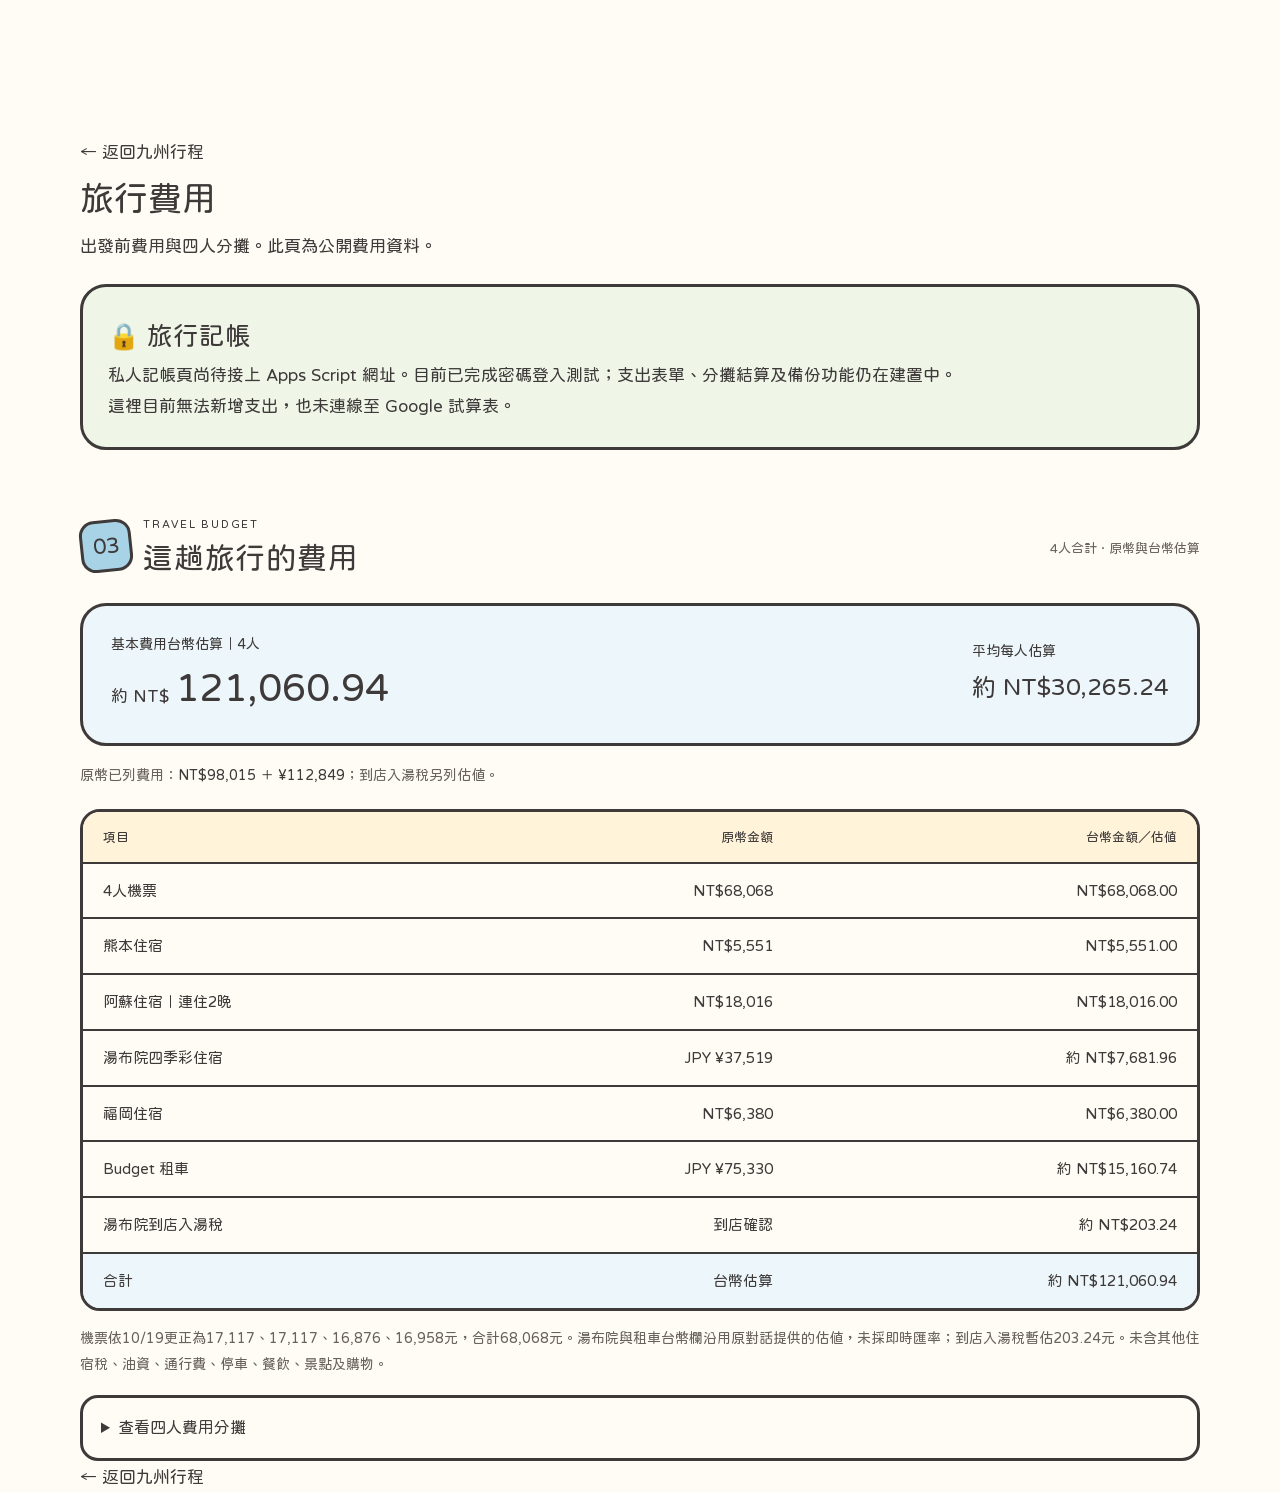
==== budget.html @ 2652ed93 "Move existing public trip expenses to separate page with user's explicit approval" ====
<!doctype html>
<html lang="zh-Hant">
<head>
  <meta charset="utf-8">
  <meta name="viewport" content="width=device-width, initial-scale=1">
  <meta name="theme-color" content="#FFFCF6">
  <meta name="description" content="Misha 的九州六天五夜賞楓自駕旅行：每日行程、高千穗划船方案、住宿交通、行前與行李整理清單。">
  <title>旅行費用｜九州旅行手帖</title>
  <link rel="icon" href="assets/maple.svg" type="image/svg+xml">
  <link rel="preconnect" href="https://fonts.googleapis.com">
  <link rel="preconnect" href="https://fonts.gstatic.com" crossorigin>
  <link href="https://fonts.googleapis.com/css2?family=Huninn&display=swap" rel="stylesheet">
  <link rel="stylesheet" href="style.css?v=20261027-visits-phrases">
  <script src="data.js?v=20261027-day2-bike" defer></script>
  <script src="budget.js?v=20261027" defer></script>
</head>
<body><main class="container"><p style="margin-top:24px"><a href="index.html">← 返回九州行程</a></p><h1>旅行費用</h1><p>出發前費用與四人分攤。此頁為公開費用資料。</p><article class="rental-card"><h2>🔒 旅行記帳</h2><p>私人記帳頁尚待接上 Apps Script 網址。目前已完成密碼登入測試；支出表單、分攤結算及備份功能仍在建置中。</p><p>這裡目前無法新增支出，也未連線至 Google 試算表。</p></article>    <section id="budget" class="section"><div class="section-heading"><div><p class="eyebrow">TRAVEL BUDGET</p><h2>這趟旅行的費用</h2></div><span class="section-aside">4人合計 · 原幣與台幣估算</span></div><div id="budget-content"></div><noscript>請啟用JavaScript以查看費用明細。</noscript></section><p><a href="index.html">← 返回九州行程</a></p></main></body></html>
---- style.css ----
:root{--bg:#FFFCF6;--paper:#FFFCF6;--ink:#3E3A39;--muted:#69615C;--coral:#F2A497;--yellow:#F6D27A;--blue:#A8D3E6;--green:#B9DAA5;--line:#3E3A39;--stroke:3px solid #3E3A39;--radius:26px;--soft-yellow:#FFF4D9;--soft-blue:#EDF6FA;--soft-green:#EFF6E8;--soft-coral:#FFF0EB}
*{box-sizing:border-box}html{scroll-behavior:smooth;scroll-padding-top:110px}body{margin:0;padding-top:112px;background:var(--bg);color:var(--ink);font-family:'Huninn','Microsoft JhengHei','PingFang TC',sans-serif;font-size:17px;line-height:1.85;-webkit-font-smoothing:antialiased}button,input,textarea{font:inherit;color:inherit}button,a,input,summary{touch-action:manipulation}a{color:inherit;text-decoration:none}button,summary{cursor:pointer}button{background:var(--paper)}h1,h2,h3,h4,p{margin:0}h1,h2,h3,h4{font-weight:400;text-wrap:pretty}a:focus-visible,button:focus-visible,input:focus-visible,textarea:focus-visible,summary:focus-visible,[tabindex]:focus-visible{outline:3px dashed var(--ink);outline-offset:5px}button:disabled{opacity:.4;cursor:default}a,button{ -webkit-tap-highlight-color:transparent}a:hover{text-decoration:underline;text-underline-offset:5px}.container{width:min(1120px,calc(100% - 64px));margin:auto}section[id]{scroll-margin-top:12px}
/* A small, fixed cover strip. */
.topbar{position:fixed;inset:0 0 auto;z-index:20;background:var(--paper);border-bottom:var(--stroke)}.topbar-inner{width:min(1240px,calc(100% - 48px));min-height:79px;margin:auto;display:flex;align-items:center;justify-content:space-between;gap:28px}.brand{display:flex;align-items:center;gap:10px;white-space:nowrap;font-size:18px;line-height:1.3}.brand small{display:block;font-size:10px;letter-spacing:.14em;margin-top:4px}.brand-mark,.footer-mark{display:grid;place-items:center;background:var(--coral);border:var(--stroke);border-radius:13px;width:43px;height:43px;font-size:24px;transform:rotate(-6deg);flex-shrink:0}.section-nav{display:flex;gap:7px;align-items:center;font-size:15px}.section-nav a{padding:8px 12px;border:3px solid transparent;border-radius:16px;white-space:nowrap;line-height:1.5}.section-nav a:hover,.section-nav a[aria-current=location]{background:var(--yellow);border-color:var(--ink);text-decoration:none}.skip{position:fixed;top:-100px;left:15px;padding:12px 20px;border:var(--stroke);border-radius:16px;background:var(--yellow);z-index:100}.skip:focus{top:12px}
/* Cover illustration & departure calendar. */
.hero{position:relative;display:grid;grid-template-columns:1fr 1.16fr;align-items:center;gap:12px;min-height:510px;padding:25px 0 38px}.hero-copy{position:relative;z-index:1}.eyebrow{font-size:12px;letter-spacing:.16em;margin-bottom:9px;line-height:1.5}.cover-label{display:inline-flex;align-items:center;gap:9px;background:var(--soft-yellow);border:var(--stroke);padding:5px 13px;border-radius:30px;margin-bottom:22px;font-size:12px;letter-spacing:.11em}.cover-label:before{content:'✦';font-size:18px}.hero h1{font-size:clamp(38px,4.4vw,55px);line-height:1.2;letter-spacing:.02em;white-space:nowrap}.hero h1 span{display:block;font-size:23px;line-height:1.6;letter-spacing:.05em;margin-top:12px}.hero-desc{font-size:16px;line-height:1.9;color:var(--muted);margin:19px 0}.hero-tags{display:flex;flex-wrap:wrap;gap:6px}.hero-tags span{font-size:13px;border:2px solid var(--ink);padding:2px 10px;border-radius:30px}.hero-tags span:nth-child(2){background:var(--soft-coral)}.hero-tags span:last-child{background:var(--soft-green)}.departure-row{display:flex;align-items:center;gap:20px;margin-top:25px}.countdown{display:flex;align-items:center;gap:12px;border:var(--stroke);border-radius:20px;background:var(--yellow);padding:8px 16px;min-height:76px;transform:rotate(-2deg)}.countdown-copy{font-size:12px;line-height:1.6;letter-spacing:.05em}.countdown-copy small{display:block;font-size:11px}.countdown-value{font-size:40px;line-height:1.1}.countdown-unit{font-size:15px}.countdown.is-started .countdown-value{font-size:21px}.primary{display:inline-flex;align-items:center;justify-content:center;gap:22px;font-size:16px;border:var(--stroke);border-radius:18px;background:var(--coral);padding:12px 17px;min-height:51px;transition:transform .2s}.primary:hover{text-decoration:none;transform:translateY(-3px)}.hero-art{position:relative;margin:0 -18px 0 0;min-width:0}.hero-art img{display:block;width:100%;height:auto}.art-caption{text-align:center;font-size:13px;letter-spacing:.16em;margin-top:0;color:var(--muted)}.route-ribbon{display:flex;justify-content:center;align-items:center;flex-wrap:wrap;gap:11px;padding:15px 12px;border-top:var(--stroke);border-bottom:var(--stroke);margin-bottom:36px;font-size:14px}.route-ribbon span{display:flex;align-items:center;gap:10px}.route-ribbon span:not(:last-child):after{content:'⋯';color:var(--muted)}
/* Tickets and a reminder sticky note. */
.flight-section{display:grid;grid-template-columns:1fr 1fr;gap:22px}.flight-card{position:relative;border:var(--stroke);border-radius:var(--radius);padding:20px 25px;overflow:hidden;background:var(--soft-blue)}.flight-card:last-child{background:var(--soft-coral)}.ticket-top{display:flex;align-items:center;justify-content:space-between;border-bottom:2px dashed var(--ink);padding-bottom:12px;margin-bottom:16px;gap:10px}.ticket-stamp{font-size:11px;letter-spacing:.1em;border:2px solid var(--ink);border-radius:6px;padding:1px 6px;transform:rotate(4deg)}.small-label{font-size:13px;line-height:1.6;color:var(--muted)}.flight-route{display:flex;align-items:center;justify-content:space-between;gap:22px}.flight-route>span:not(.flight-line){display:flex;flex-direction:column;font-size:15px;line-height:1.8}.flight-route>span:last-child{text-align:right}.flight-route b{font-size:35px;font-weight:400;line-height:1.2;letter-spacing:.02em}.flight-line{display:flex;align-items:center;justify-content:center;flex:1;position:relative}.flight-line:before{content:'';position:absolute;left:0;right:0;border-top:2px dashed var(--ink)}.flight-line svg{width:43px;height:43px;position:relative;background:var(--soft-blue);padding:4px}.flight-card:last-child .flight-line svg{background:var(--soft-coral)}.time-note{color:var(--muted);font-size:13px;margin:13px 3px 28px}.booking-banner{display:flex;align-items:center;gap:24px;border:var(--stroke);border-radius:var(--radius);padding:22px 24px;background:var(--soft-green)}.banner-date{display:block;font-size:30px;line-height:1.2;white-space:nowrap;border:var(--stroke);border-radius:16px;background:var(--green);padding:12px;transform:rotate(-3deg);text-align:center}.banner-date small{display:block;font-size:12px;margin-top:6px}.booking-banner strong{font-size:18px;font-weight:400}.booking-banner p{font-size:14px;color:var(--muted);margin-top:5px}.booking-banner>a{margin-left:auto;white-space:nowrap;font-size:14px;padding:9px 13px;border:2px solid var(--ink);border-radius:14px;background:var(--paper)}
/* Each chapter opens with a calendar and its own little landscape. */
.section{margin-top:66px}.section-heading{display:flex;align-items:center;justify-content:space-between;gap:15px;margin-bottom:24px}.section-heading>div{position:relative;padding-left:63px}.section-heading>div:before{position:absolute;left:0;top:4px;display:grid;place-items:center;width:46px;height:46px;border:var(--stroke);border-radius:15px;font-size:22px;background:var(--yellow);transform:rotate(-6deg)}#itinerary .section-heading>div:before{content:'01'}#stay .section-heading>div:before{content:'02';background:var(--green)}#budget .section-heading>div:before{content:'03';background:var(--blue)}#checklist .section-heading>div:before{content:'04';background:var(--coral)}#packing .section-heading>div:before{content:'05';background:var(--yellow)}.section-heading .eyebrow{font-size:11px;margin-bottom:5px}.section-heading h2{font-size:30px;line-height:1.4;letter-spacing:.025em}.counter{font-size:15px;border:2px solid var(--ink);border-radius:30px;padding:4px 13px;white-space:nowrap;background:var(--paper)}.section-aside{font-size:13px;color:var(--muted)}.day-tabs{display:grid;grid-template-columns:repeat(6,minmax(0,1fr));gap:11px;margin-bottom:20px;padding:0 4px 6px}.day-tab{border:var(--stroke);border-radius:20px;min-height:98px;padding:10px 5px;line-height:1.6;transition:transform .2s,background-color .2s}.day-tab>span{display:block}.tab-day{font-size:11px;letter-spacing:.1em}.tab-date{font-size:19px;white-space:nowrap}.tab-date small{font-size:11px}.tab-place{font-size:14px}.day-tab[aria-selected=true]{background:var(--yellow);transform:rotate(-3deg)}.day-tab:hover:not([aria-selected=true]){background:var(--soft-blue);transform:translateY(-3px)}.day-panel{border:var(--stroke);border-radius:30px;overflow:hidden;background:var(--paper);touch-action:pan-y}.day-panel[data-day='1'],.day-panel[data-day='2']{--day-color:var(--soft-green)}.day-panel[data-day='3']{--day-color:var(--soft-coral)}.day-panel[data-day='4']{--day-color:var(--soft-yellow)}.day-header{display:flex;align-items:center;gap:20px;padding:26px 32px;background:var(--day-color,var(--soft-blue));border-bottom:var(--stroke)}.day-header>div{flex:1}.day-number{font-size:48px;line-height:1;letter-spacing:-.06em}.day-header .small-label{font-size:12px;display:block;margin-bottom:5px}.day-header h3{font-size:24px;line-height:1.5}.day-header p{font-size:14px;color:var(--muted);margin-top:3px}.day-art{width:87px;height:87px;flex-shrink:0;transform:rotate(5deg)}.day-body{padding:28px 34px 32px}.day-summary{color:var(--muted);font-size:16px;line-height:1.95;padding-bottom:29px}.timeline{list-style:none;padding:0;margin:0}.stop{position:relative;display:grid;grid-template-columns:110px minmax(0,1fr);gap:24px;padding-bottom:28px}.stop:after{content:'';position:absolute;left:121px;top:17px;bottom:-10px;width:0;border-left:3px dashed var(--ink)}.stop:last-child:after{display:none}.stop-time{font-size:15px;line-height:1.65;padding-top:2px}.stop-content{position:relative;padding-left:14px;min-width:0}.stop-content:before{content:'';position:absolute;left:-21px;top:5px;width:15px;height:15px;border:var(--stroke);border-radius:50%;background:var(--yellow);z-index:1}.stop.flexible .stop-content:before{background:var(--green)}.stop h4{display:flex;align-items:center;flex-wrap:wrap;gap:6px;font-size:19px;line-height:1.6}.stop p{font-size:16px;color:var(--muted);line-height:1.9;margin-top:6px}.pill,.transport-tag{display:inline-flex;align-items:center;border:2px solid var(--ink);border-radius:9px;font-size:12px;line-height:1.6;padding:1px 8px;background:var(--yellow);white-space:nowrap}.pill.flex{background:var(--soft-green)}.pill.must-go{background:var(--coral);transform:rotate(-4deg)}.stop-meta{display:flex;flex-wrap:wrap;gap:6px;margin-top:8px}.transport-tag{background:var(--blue)}.transport-tag.car{background:var(--green)}.transport-tag.walk{background:var(--yellow)}.transport-tag.boat{background:var(--blue)}.transport-tag.train{background:var(--coral)}.links{display:flex;flex-wrap:wrap;gap:7px;margin-top:10px}.map-link,.official-links a{display:inline-flex;align-items:center;gap:15px;border:2px solid var(--ink);border-radius:12px;font-size:13px;padding:6px 11px;min-height:38px;background:var(--paper)}.map-link:after{content:'↗';font-size:16px}.map-link:hover,.official-links a:hover{background:var(--soft-yellow);text-decoration:none}.stay-strip{display:flex;align-items:center;gap:14px;border:var(--stroke);border-radius:20px;background:var(--soft-green);padding:17px 20px;margin-top:4px}.stay-strip>span{font-size:28px}.stay-strip>div{flex:1;min-width:0}.stay-strip .small-label{display:block}.stay-strip strong{display:block;font-size:17px;font-weight:400;overflow-wrap:anywhere}.stay-strip p{color:var(--muted);font-size:14px}.stay-map{font-size:13px;text-decoration:underline;text-underline-offset:4px;white-space:nowrap}.day-note{border:var(--stroke);border-radius:19px;background:var(--soft-yellow);font-size:15px;padding:16px 19px;margin-top:22px}.day-note strong{font-weight:400;font-size:16px}.plan-tabs{display:flex;gap:9px;margin-bottom:25px}.plan-tab{flex:1;border:2px solid var(--ink);border-radius:14px;padding:9px;font-size:15px}.plan-tab[aria-selected=true]{background:var(--green)}.detail-box{border:var(--stroke);border-radius:18px;padding:15px 18px;margin-top:17px;font-size:16px;background:var(--paper)}.detail-box summary{min-height:30px}.detail-box[open] summary{padding-bottom:10px;margin-bottom:12px;border-bottom:2px dashed var(--ink)}.detail-box p{font-size:14px;line-height:1.9;margin-top:8px;color:var(--muted)}.detail-box ul{padding-left:20px;font-size:15px}.day-controls{display:flex;justify-content:space-between;align-items:center;gap:10px;margin-top:20px}.day-controls button{border:2px solid var(--ink);border-radius:14px;padding:9px 16px;font-size:15px;min-height:46px}.day-controls button:hover:not(:disabled){background:var(--yellow)}.day-controls>span{font-size:13px;color:var(--muted)}
/* Where we stay, what we spend, what we pack. */
.stay-grid,.checklist-grid{display:grid;grid-template-columns:1fr 1fr;gap:20px}.hotel-card{display:flex;flex-direction:column;border:var(--stroke);border-radius:var(--radius);padding:23px;background:var(--paper)}.hotel-top{display:flex;align-items:center;justify-content:space-between;gap:10px;margin-bottom:17px}.night{border:2px solid var(--ink);border-radius:30px;background:var(--soft-coral);font-size:12px;padding:2px 9px;white-space:nowrap}.hotel-card:nth-child(2) .night{background:var(--soft-green)}.hotel-card:nth-child(3) .night{background:var(--soft-yellow)}.hotel-card:nth-child(4) .night{background:var(--soft-blue)}.hotel-card h3{font-size:19px;line-height:1.6}.hotel-card>p{font-size:14px;color:var(--muted);margin:8px 0 21px}.hotel-bottom{display:flex;align-items:center;justify-content:space-between;gap:10px;margin-top:auto;border-top:2px dashed var(--ink);padding-top:16px}.hotel-bottom b{font-size:22px;font-weight:400}.hotel-bottom small{font-size:12px;margin-left:6px;color:var(--muted)}.hotel-map{font-size:13px;text-decoration:underline;text-underline-offset:5px;white-space:nowrap}.rental-card{border:var(--stroke);border-radius:var(--radius);background:var(--soft-green);padding:25px;margin-top:22px}.rental-title{display:flex;align-items:center;gap:15px}.square-icon{display:grid;place-items:center;width:61px;height:61px;background:var(--green);border:var(--stroke);border-radius:18px;flex-shrink:0}.square-icon svg{width:49px;height:49px}.rental-title h3{font-size:20px;line-height:1.6}.rental-grid{display:grid;grid-template-columns:1fr 1fr 1.1fr;gap:22px;margin:24px 0}.rental-grid>div{display:flex;flex-direction:column;font-size:15px}.rental-grid strong{font-size:19px;font-weight:400;margin-top:4px}.text-link{font-size:13px;text-decoration:underline;text-underline-offset:4px;margin-top:8px;width:fit-content}.muted,.intro-muted{font-size:14px;line-height:1.9;color:var(--muted)}.muted{margin-top:14px}.budget-summary{display:flex;align-items:center;justify-content:space-between;gap:20px;border:var(--stroke);border-radius:var(--radius);background:var(--soft-blue);padding:26px 28px;margin-bottom:17px}.budget-summary>div{display:flex;flex-direction:column;font-size:14px}.budget-summary strong{font-size:39px;font-weight:400;line-height:1.5}.budget-summary strong small{font-size:17px;margin-right:7px}.budget-summary b{font-size:24px;font-weight:400}.budget-original{font-size:14px;margin-bottom:20px;color:var(--muted)}.budget-original strong{font-weight:400;color:var(--ink)}.table-wrap{overflow-x:auto;max-width:100%;background:var(--paper);border:var(--stroke);border-radius:20px}table{border-collapse:collapse;width:100%;text-align:left;font-size:15px;white-space:nowrap}th,td{padding:13px 20px;border-bottom:2px solid var(--ink)}th{font-size:13px;font-weight:400;background:var(--soft-yellow)}th:not(:first-child),td:not(:first-child){text-align:right}tr:last-child td{border-bottom:0}.budget-total{background:var(--soft-blue)}.detail-box .table-wrap{border-width:2px;border-radius:12px;margin-top:12px}.detail-table table{white-space:normal;min-width:520px}.detail-table th,.detail-table td{text-align:left;vertical-align:top;padding:10px 12px;overflow-wrap:anywhere}.detail-table th:first-child{width:37%}.detail-table th:nth-child(2){width:29%}.progress-track{height:15px;background:var(--paper);border:var(--stroke);border-radius:30px;overflow:hidden;margin:18px 0 25px}.progress-track div{width:0;height:100%;background:var(--green);transition:width .2s}.check-group{border:var(--stroke);border-radius:var(--radius);background:var(--paper);padding:22px}.check-group h3{font-size:19px;border-bottom:2px dashed var(--ink);padding-bottom:12px;margin-bottom:7px}.check-item{display:flex;align-items:flex-start;gap:13px;padding:13px 0;border-top:1px dashed #B8AFA2;font-size:16px;line-height:1.85;cursor:pointer;min-height:52px}.check-item:first-of-type{border-top:0}.check-item input{appearance:none;-webkit-appearance:none;display:grid;place-items:center;width:23px;height:23px;flex:0 0 23px;margin:3px 0 0;border:2px solid var(--ink);border-radius:6px;background:var(--paper)}.check-item input:checked{background:var(--green)}.check-item input:checked:after{content:'✓';font-size:18px;line-height:1}.check-item input:checked+span{color:var(--muted);text-decoration:line-through;text-decoration-thickness:1px}.packing-group{align-self:start}.packing-group summary{display:flex;align-items:center;gap:10px;min-height:36px;font-size:17px;cursor:pointer;list-style:none}.packing-group summary::-webkit-details-marker{display:none}.packing-group summary:before{content:'＋';font-size:23px;line-height:1}.packing-group[open] summary:before{content:'−'}.packing-group summary>span:first-child{flex:1}.packing-group-count{font-size:12px;white-space:nowrap;background:var(--soft-yellow);padding:2px 8px;border:2px solid var(--ink);border-radius:20px}.packing-group[open] summary{border-bottom:2px dashed var(--ink);padding-bottom:13px;margin-bottom:4px}.packing-group-items{padding-top:5px}.official-links{display:flex;flex-wrap:wrap;gap:9px;margin-top:22px}.detail-box label{display:block;font-size:14px;color:var(--muted);margin-bottom:10px}textarea{width:100%;max-width:100%;border:2px solid var(--ink);border-radius:15px;background:var(--soft-yellow);padding:14px;font-size:16px;resize:vertical;line-height:1.8}textarea::placeholder{color:var(--muted);opacity:1}footer{position:relative;text-align:center;border-top:var(--stroke);padding:36px 15px 40px;margin-top:72px}footer .footer-mark{margin:0 auto 20px}footer p{font-size:18px;letter-spacing:.05em}footer>span{display:block;font-size:13px;color:var(--muted);margin-top:7px}footer small{display:block;font-size:12px;max-width:690px;color:var(--muted);margin:20px auto 0;line-height:1.9}.sr-only{position:absolute;width:1px;height:1px;padding:0;margin:-1px;overflow:hidden;clip:rect(0,0,0,0);white-space:nowrap;border:0}
@keyframes chapter-pop{0%{opacity:.7;transform:translateY(10px) scale(.986)}65%{transform:translateY(-3px) scale(1.003)}100%{opacity:1;transform:translateY(0) scale(1)}}.chapter-pop{animation:chapter-pop .4s ease-out}
@media(max-width:1000px){.topbar-inner{gap:12px}.brand{font-size:16px}.brand small{font-size:8px}.section-nav{gap:2px;font-size:13px}.section-nav a{padding:8px}.hero{grid-template-columns:1fr 1fr;gap:0;min-height:470px}.hero h1{font-size:40px}.hero h1 span{font-size:20px}.hero-art{margin-right:-12px}.departure-row{gap:12px}.primary{gap:12px;padding:10px 12px;font-size:14px}.countdown{padding:8px 11px;gap:9px}.countdown-value{font-size:35px}.day-header h3{font-size:22px}.day-header{padding:24px}.day-art{width:72px;height:72px}.rental-grid{gap:15px}.hotel-bottom b{font-size:20px}}
@media(max-width:760px){html{scroll-padding-top:142px}body{padding-top:140px}.container{width:calc(100% - 36px)}.topbar-inner{width:100%;min-height:0;flex-direction:column;gap:0;padding:12px 0 0}.brand{font-size:17px;align-self:flex-start;margin-left:20px}.brand small{display:none}.brand-mark{width:32px;height:32px;font-size:18px;border-radius:10px}.section-nav{width:100%;overflow-x:auto;justify-content:flex-start;padding:8px 12px 10px;gap:4px;scrollbar-width:thin}.section-nav a{padding:7px 10px;font-size:13px}.hero{grid-template-columns:1fr;min-height:0;padding:8px 7px 25px;gap:12px}.cover-label{font-size:10px;margin-bottom:19px}.hero h1{font-size:clamp(34px,8vw,48px);white-space:normal}.hero h1 span{font-size:20px;margin-top:10px}.hero-desc{font-size:15px;margin:17px 0}.hero-tags{gap:5px}.hero-tags span{font-size:12px;padding:2px 8px}.departure-row{gap:16px;margin-top:23px}.countdown{padding:8px 13px;min-height:73px}.countdown-value{font-size:37px}.primary{font-size:14px;min-height:48px;padding:9px 12px;gap:15px}.hero-art{margin:0;max-width:550px;width:100%;justify-self:center}.art-caption{font-size:12px;margin-top:-7px}.route-ribbon{font-size:12px;gap:6px;margin-bottom:26px;padding:13px 3px}.route-ribbon span{gap:6px}.flight-section{grid-template-columns:1fr;gap:17px}.flight-card{padding:19px 22px}.flight-route b{font-size:34px}.ticket-stamp{font-size:10px}.small-label{font-size:13px}.booking-banner{display:grid;grid-template-columns:79px minmax(0,1fr);padding:19px 16px;gap:15px}.banner-date{font-size:26px;padding:11px 6px}.banner-date small{font-size:10px}.booking-banner strong{font-size:17px}.booking-banner p{font-size:13px}.booking-banner>a{grid-column:2;width:fit-content;margin:0;font-size:13px;padding:5px 11px}.desktop-break{display:none}.section{margin-top:49px}.section-heading{margin-bottom:20px;align-items:flex-start}.section-heading>div{padding-left:51px}.section-heading>div:before{width:38px;height:38px;border-radius:12px;font-size:18px;top:5px}.section-heading .eyebrow{font-size:9px;letter-spacing:.1em}.section-heading h2{font-size:24px}.counter{font-size:12px;padding:3px 9px;align-self:center}.section-aside{font-size:11px;max-width:85px;text-align:right;align-self:center}.day-tabs{gap:8px;grid-template-columns:repeat(3,minmax(0,1fr));padding:2px 3px 5px;margin-bottom:15px}.day-tab{min-height:90px;border-radius:17px;padding:9px 3px}.tab-date{font-size:18px}.tab-place{font-size:13px}.tab-day{font-size:10px}.day-panel{border-radius:24px}.day-header{padding:20px 17px;gap:12px;align-items:flex-start}.day-number{font-size:37px;padding-top:8px}.day-header h3{font-size:20px}.day-header p{font-size:13px}.day-header .small-label{font-size:10px}.day-art{width:49px;height:49px;margin-top:9px}.day-body{padding:23px 20px}.day-summary{font-size:15px;line-height:1.95}.stop{display:block;padding-left:26px;padding-bottom:29px}.stop:after{left:6px;top:18px;bottom:-11px}.stop:before{content:'';position:absolute;left:0;top:7px;width:15px;height:15px;border:var(--stroke);border-radius:50%;background:var(--yellow);z-index:1}.stop.flexible:before{background:var(--green)}.stop-content{padding:0}.stop-content:before{display:none}.stop-time{font-size:14px;margin-bottom:7px;padding:0}.stop h4{font-size:18px}.stop p{font-size:15px}.stay-strip{padding:15px 13px;gap:10px;flex-wrap:wrap;align-items:flex-start}.stay-strip strong{font-size:15px}.stay-strip p{font-size:13px}.stay-map{margin-left:33px}.day-note{font-size:14px;padding:13px 15px}.detail-box{padding:14px 15px;font-size:15px}.plan-tabs{gap:7px}.plan-tab{font-size:13px;padding:10px 7px}.day-controls button{font-size:13px;padding:8px 10px}.day-controls>span{font-size:10px;max-width:93px;text-align:center}.stay-grid,.checklist-grid{grid-template-columns:1fr;gap:17px}.hotel-card{padding:21px}.hotel-card h3{font-size:18px}.rental-card{padding:19px}.square-icon{width:50px;height:50px;border-radius:15px}.square-icon svg{width:39px;height:39px}.rental-title h3{font-size:17px}.rental-grid{grid-template-columns:1fr 1fr;gap:21px 15px}.rental-grid>div:last-child{grid-column:1/-1;border-top:2px dashed var(--ink);padding-top:17px}.rental-grid strong{font-size:17px}.budget-summary{flex-direction:column;align-items:flex-start;padding:21px;gap:16px}.budget-summary strong{font-size:34px}.budget-summary b{font-size:23px}.budget-summary strong small{font-size:15px}.budget-original{font-size:13px}table{font-size:14px}th,td{padding:11px 14px}th{font-size:12px}.detail-table th,.detail-table td{padding:9px}.check-group{padding:20px}.check-group h3{font-size:18px}.packing-group summary{font-size:16px}.check-item{font-size:15px;gap:11px}.intro-muted,.muted,.time-note{font-size:13px}.official-links{gap:7px}.official-links a{font-size:12px;padding:6px 9px}footer{margin-top:49px}footer p{font-size:16px}footer small{font-size:11px}}
@media(max-width:370px){.container{width:calc(100% - 28px)}.departure-row{gap:9px}.countdown{gap:8px;padding:8px 10px}.primary{gap:8px;font-size:13px}.hero h1{font-size:34px}.countdown-copy{font-size:11px}.day-art{display:none}.section-heading h2{font-size:22px}.flight-route{gap:15px}.flight-route b{font-size:31px}}
@media(prefers-reduced-motion:reduce){html{scroll-behavior:auto}*,*::before,*::after{animation:none!important;transition:none!important;scroll-behavior:auto!important}}

/* Driving rules quick-reference page. */
.rules-page{padding-bottom:30px}.rules-hero{border:var(--stroke);border-radius:30px;background:var(--soft-green);padding:32px;margin:22px 0 28px}.rules-hero h1{font-size:clamp(30px,4vw,46px);line-height:1.35}.rules-hero p{color:var(--muted);margin-top:10px}.rules-back{display:inline-flex;margin-bottom:16px;border:2px solid var(--ink);border-radius:14px;padding:7px 12px;background:var(--paper)}.rules-grid{display:grid;grid-template-columns:repeat(2,minmax(0,1fr));gap:18px}.rule-card{border:var(--stroke);border-radius:22px;padding:20px;background:var(--paper)}.rule-card h2{font-size:20px;margin-bottom:7px}.rule-card p{font-size:14px;color:var(--muted)}.rule-card strong{font-weight:400}.pdf-section{margin-top:32px}.pdf-card{border:var(--stroke);border-radius:24px;background:var(--paper);padding:18px;margin-top:18px}.pdf-card header{display:flex;align-items:center;justify-content:space-between;gap:12px;margin-bottom:12px}.pdf-card h2{font-size:20px}.pdf-card iframe{display:block;width:100%;height:720px;border:2px solid var(--ink);border-radius:14px;background:white}.pdf-card .links{margin-top:12px}.rules-note{border:var(--stroke);border-radius:20px;background:var(--soft-yellow);padding:17px 20px;margin-top:22px;font-size:15px}
@media(max-width:760px){.rules-grid{grid-template-columns:1fr}.rules-hero{padding:22px}.pdf-card iframe{height:560px}.pdf-card header{align-items:flex-start;flex-direction:column}}

/* Compact lodging details while retaining readable text. */
.hotel-top{margin-bottom:10px}
.hotel-card>p{margin:4px 0;line-height:1.6}
.hotel-card .hotel-bottom{margin-top:14px;padding-top:12px}

/* Trip memories and pocket phrase cards. */
.stop-content{position:relative;min-width:0}
.stop-art{position:absolute;right:0;top:0;width:56px;height:56px;opacity:.22;pointer-events:none}
.stop-content:has(.stop-art) h4{padding-right:60px}
.visit-check{display:inline-flex;align-items:center;gap:8px;margin-top:10px;min-height:44px;cursor:pointer;font-size:14px}
.visit-check input{width:21px;height:21px;accent-color:var(--ink)}
.visit-check:has(input:checked){font-weight:bold}
.phrase-filters{display:flex;flex-wrap:wrap;gap:8px;margin:18px 0}
.phrase-filter{border:2px solid var(--ink);border-radius:20px;padding:9px 15px;background:var(--paper);font:inherit;cursor:pointer}
.phrase-filter[aria-pressed=true]{background:#F6D27A}
.phrase-grid{display:grid;grid-template-columns:repeat(2,minmax(0,1fr));gap:14px}
.phrase-card{display:flex;flex-direction:column;gap:8px;text-align:left;border:var(--stroke);border-radius:22px;background:var(--paper);padding:18px;color:var(--ink);font:inherit;cursor:pointer;overflow-wrap:anywhere}
.phrase-card [lang=ja]{font-size:18px;line-height:1.7}
.phrase-card [lang=en],.phrase-card small{font-size:13px}
#phrase-dialog{max-width:680px;width:calc(100% - 32px);border:var(--stroke);border-radius:24px;background:#FFFCF6;padding:26px;color:var(--ink)}
#phrase-dialog::backdrop{background:rgba(62,58,57,.55)}
#phrase-close{float:right;border:2px solid var(--ink);border-radius:14px;padding:9px 14px;background:#F2A497;font:inherit;cursor:pointer}
#phrase-dialog-title{clear:both;padding-top:20px;font-size:18px}
#phrase-dialog-ja{font-size:clamp(26px,5vw,40px);line-height:1.7;margin:24px 0}
#phrase-dialog-en{font-size:18px;line-height:1.6}
@media(max-width:600px){.phrase-grid{grid-template-columns:1fr}.stop-art{width:44px;height:44px}.stop-content:has(.stop-art) h4{padding-right:48px}}
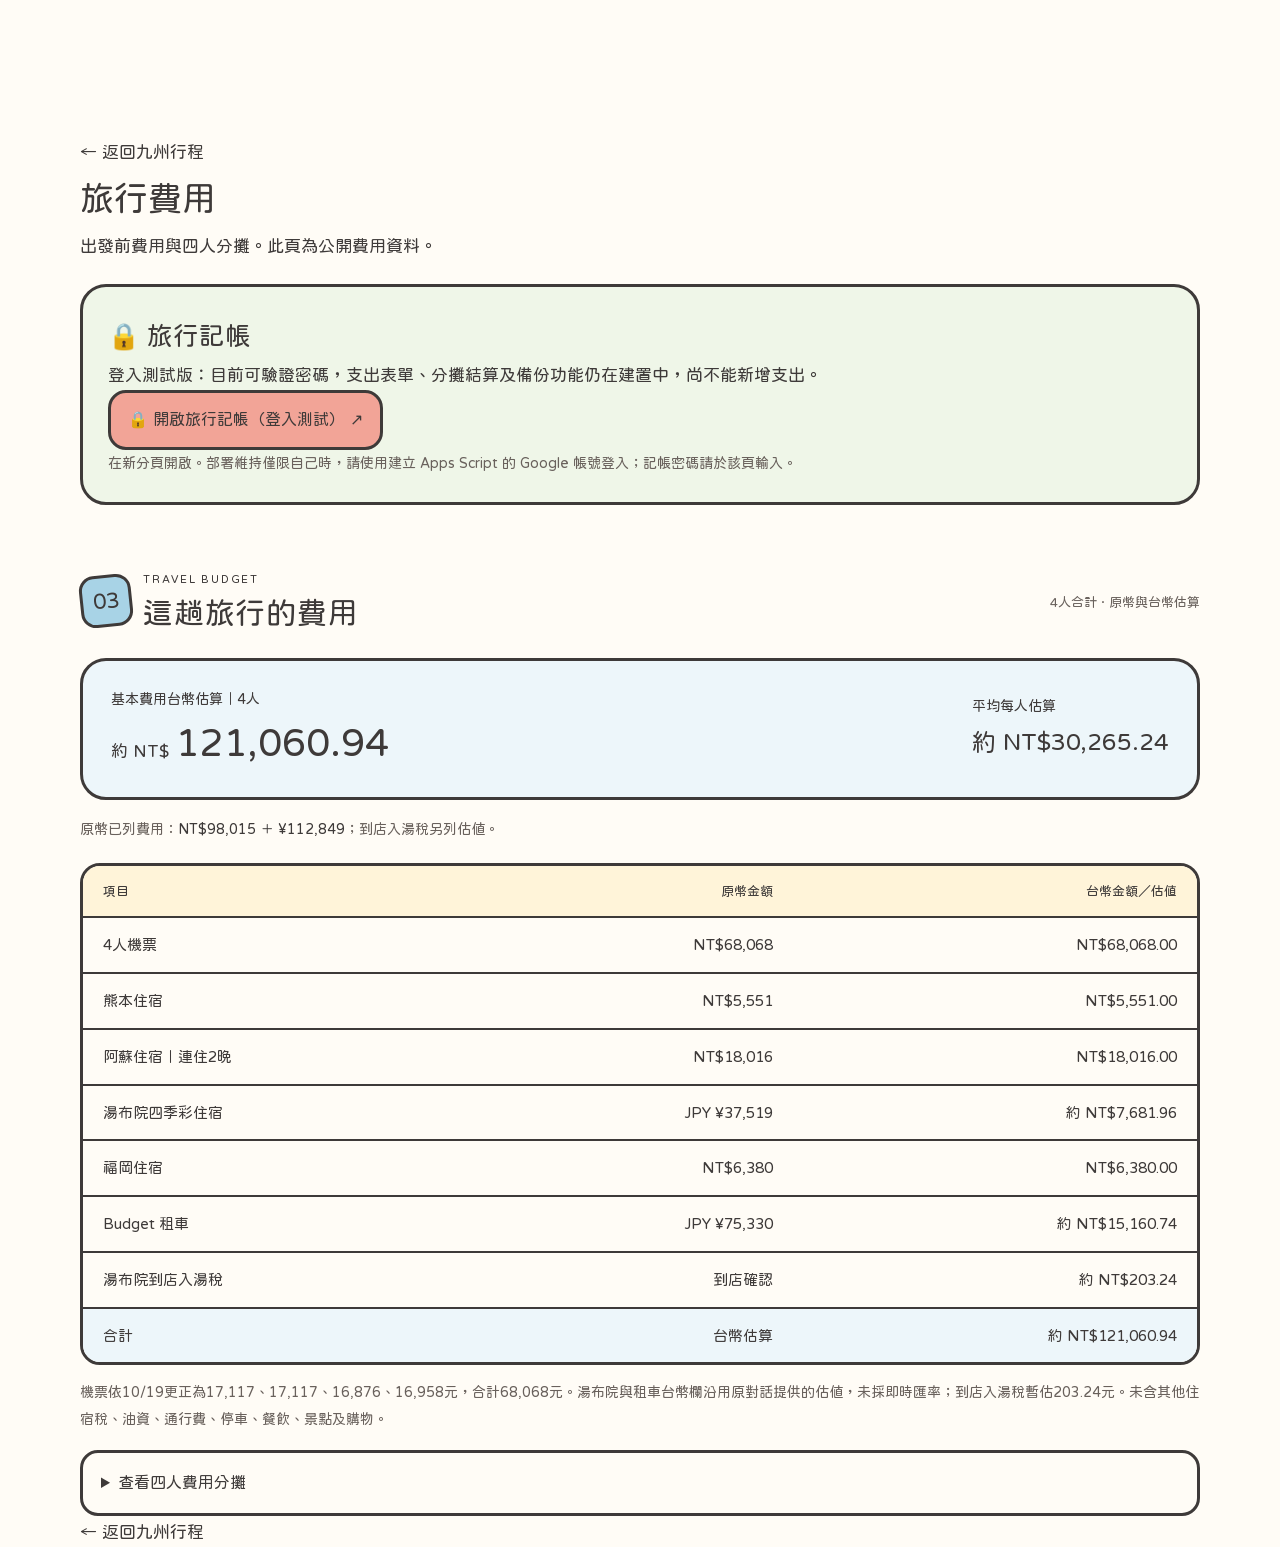
==== commit 77d10ded: "Connect travel ledger button to user-provided Apps Script login test URL" ====
--- a/budget.html
+++ b/budget.html
@@ -14,4 +14,4 @@
   <script src="data.js?v=20261027-day2-bike" defer></script>
   <script src="budget.js?v=20261027" defer></script>
 </head>
-<body><main class="container"><p style="margin-top:24px"><a href="index.html">← 返回九州行程</a></p><h1>旅行費用</h1><p>出發前費用與四人分攤。此頁為公開費用資料。</p><article class="rental-card"><h2>🔒 旅行記帳</h2><p>私人記帳頁尚待接上 Apps Script 網址。目前已完成密碼登入測試；支出表單、分攤結算及備份功能仍在建置中。</p><p>這裡目前無法新增支出，也未連線至 Google 試算表。</p></article>    <section id="budget" class="section"><div class="section-heading"><div><p class="eyebrow">TRAVEL BUDGET</p><h2>這趟旅行的費用</h2></div><span class="section-aside">4人合計 · 原幣與台幣估算</span></div><div id="budget-content"></div><noscript>請啟用JavaScript以查看費用明細。</noscript></section><p><a href="index.html">← 返回九州行程</a></p></main></body></html>+<body><main class="container"><p style="margin-top:24px"><a href="index.html">← 返回九州行程</a></p><h1>旅行費用</h1><p>出發前費用與四人分攤。此頁為公開費用資料。</p><article class="rental-card"><h2>🔒 旅行記帳</h2><p>登入測試版：目前可驗證密碼，支出表單、分攤結算及備份功能仍在建置中，尚不能新增支出。</p><a class="primary" href="https://script.google.com/macros/s/AKfycbw-0ipJekujt643eoPl1j1UEPsug-RVPfaYlS17D0u_3uTpHfnZd0RSYgsHaTDaQuAing/exec" target="_blank" rel="noopener noreferrer">🔒 開啟旅行記帳（登入測試） ↗</a><p class="intro-muted">在新分頁開啟。部署維持僅限自己時，請使用建立 Apps Script 的 Google 帳號登入；記帳密碼請於該頁輸入。</p></article>    <section id="budget" class="section"><div class="section-heading"><div><p class="eyebrow">TRAVEL BUDGET</p><h2>這趟旅行的費用</h2></div><span class="section-aside">4人合計 · 原幣與台幣估算</span></div><div id="budget-content"></div><noscript>請啟用JavaScript以查看費用明細。</noscript></section><p><a href="index.html">← 返回九州行程</a></p></main></body></html>
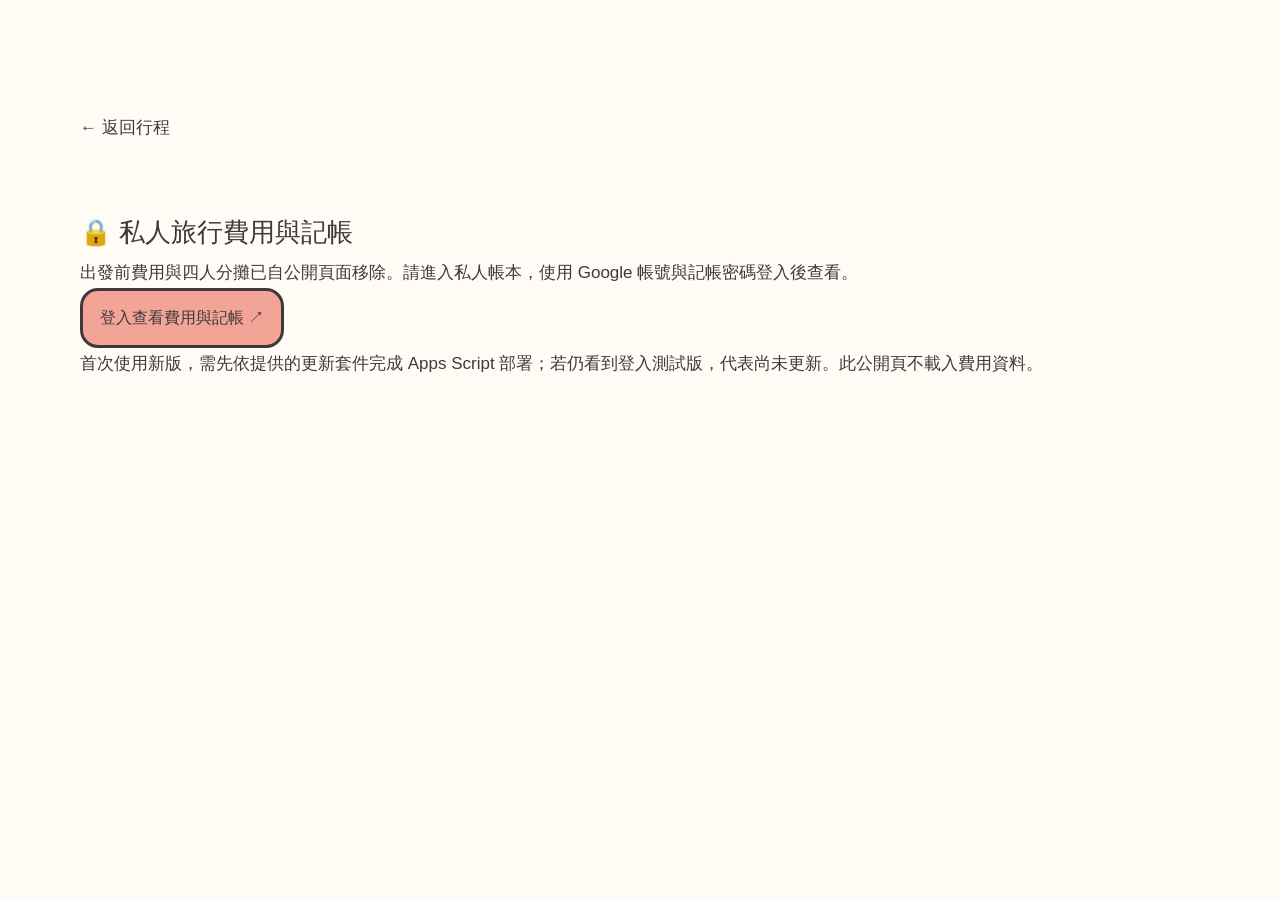
==== commit 8c11207a: "Protect expenses behind private ledger; add seven maps and Day 2 volcano check" ====
--- a/budget.html
+++ b/budget.html
@@ -1,17 +1 @@
-<!doctype html>
-<html lang="zh-Hant">
-<head>
-  <meta charset="utf-8">
-  <meta name="viewport" content="width=device-width, initial-scale=1">
-  <meta name="theme-color" content="#FFFCF6">
-  <meta name="description" content="Misha 的九州六天五夜賞楓自駕旅行：每日行程、高千穗划船方案、住宿交通、行前與行李整理清單。">
-  <title>旅行費用｜九州旅行手帖</title>
-  <link rel="icon" href="assets/maple.svg" type="image/svg+xml">
-  <link rel="preconnect" href="https://fonts.googleapis.com">
-  <link rel="preconnect" href="https://fonts.gstatic.com" crossorigin>
-  <link href="https://fonts.googleapis.com/css2?family=Huninn&display=swap" rel="stylesheet">
-  <link rel="stylesheet" href="style.css?v=20261027-visits-phrases">
-  <script src="data.js?v=20261027-day2-bike" defer></script>
-  <script src="budget.js?v=20261027" defer></script>
-</head>
-<body><main class="container"><p style="margin-top:24px"><a href="index.html">← 返回九州行程</a></p><h1>旅行費用</h1><p>出發前費用與四人分攤。此頁為公開費用資料。</p><article class="rental-card"><h2>🔒 旅行記帳</h2><p>登入測試版：目前可驗證密碼，支出表單、分攤結算及備份功能仍在建置中，尚不能新增支出。</p><a class="primary" href="https://script.google.com/macros/s/AKfycbw-0ipJekujt643eoPl1j1UEPsug-RVPfaYlS17D0u_3uTpHfnZd0RSYgsHaTDaQuAing/exec" target="_blank" rel="noopener noreferrer">🔒 開啟旅行記帳（登入測試） ↗</a><p class="intro-muted">在新分頁開啟。部署維持僅限自己時，請使用建立 Apps Script 的 Google 帳號登入；記帳密碼請於該頁輸入。</p></article>    <section id="budget" class="section"><div class="section-heading"><div><p class="eyebrow">TRAVEL BUDGET</p><h2>這趟旅行的費用</h2></div><span class="section-aside">4人合計 · 原幣與台幣估算</span></div><div id="budget-content"></div><noscript>請啟用JavaScript以查看費用明細。</noscript></section><p><a href="index.html">← 返回九州行程</a></p></main></body></html>+<!doctype html><html lang="zh-Hant"><head><meta charset="utf-8"><meta name="viewport" content="width=device-width,initial-scale=1"><title>私人旅行費用與記帳</title><link rel="stylesheet" href="style.css"></head><body><main class="container"><p><a href="index.html">← 返回行程</a></p><section class="section"><h1>🔒 私人旅行費用與記帳</h1><p>出發前費用與四人分攤已自公開頁面移除。請進入私人帳本，使用 Google 帳號與記帳密碼登入後查看。</p><a class="primary" href="https://script.google.com/macros/s/AKfycbw-0ipJekujt643eoPl1j1UEPsug-RVPfaYlS17D0u_3uTpHfnZd0RSYgsHaTDaQuAing/exec" target="_blank" rel="noopener noreferrer">登入查看費用與記帳 ↗</a><p>首次使用新版，需先依提供的更新套件完成 Apps Script 部署；若仍看到登入測試版，代表尚未更新。此公開頁不載入費用資料。</p></section></main></body></html>
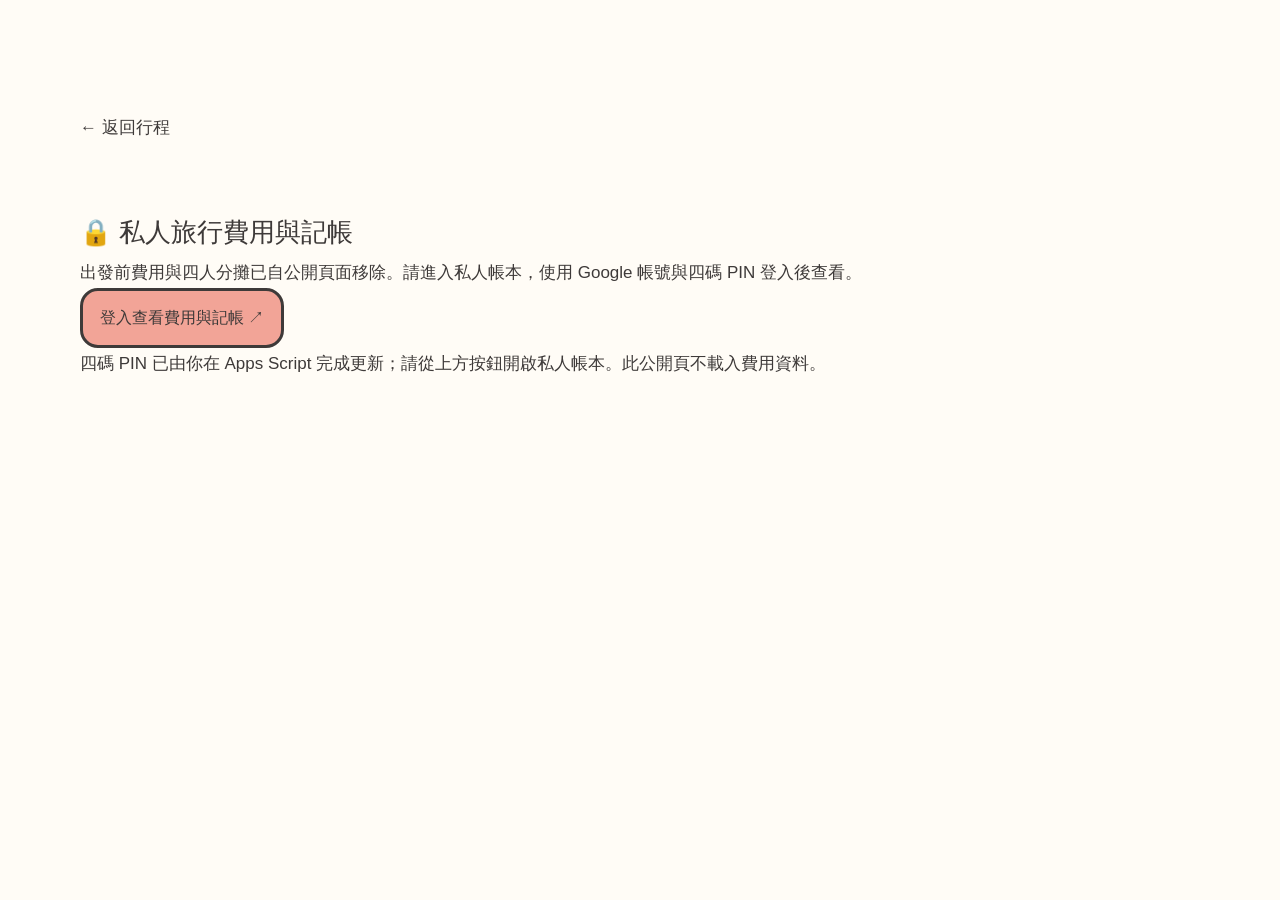
==== commit 96a05fcd: "Update confirmed hotels, rental details, airport transfer and PIN entry" ====
--- a/budget.html
+++ b/budget.html
@@ -1 +1 @@
-<!doctype html><html lang="zh-Hant"><head><meta charset="utf-8"><meta name="viewport" content="width=device-width,initial-scale=1"><title>私人旅行費用與記帳</title><link rel="stylesheet" href="style.css"></head><body><main class="container"><p><a href="index.html">← 返回行程</a></p><section class="section"><h1>🔒 私人旅行費用與記帳</h1><p>出發前費用與四人分攤已自公開頁面移除。請進入私人帳本，使用 Google 帳號與記帳密碼登入後查看。</p><a class="primary" href="https://script.google.com/macros/s/AKfycbw-0ipJekujt643eoPl1j1UEPsug-RVPfaYlS17D0u_3uTpHfnZd0RSYgsHaTDaQuAing/exec" target="_blank" rel="noopener noreferrer">登入查看費用與記帳 ↗</a><p>首次使用新版，需先依提供的更新套件完成 Apps Script 部署；若仍看到登入測試版，代表尚未更新。此公開頁不載入費用資料。</p></section></main></body></html>+<!doctype html><html lang="zh-Hant"><head><meta charset="utf-8"><meta name="viewport" content="width=device-width,initial-scale=1"><title>私人旅行費用與記帳</title><link rel="stylesheet" href="style.css"></head><body><main class="container"><p><a href="index.html">← 返回行程</a></p><section class="section"><h1>🔒 私人旅行費用與記帳</h1><p>出發前費用與四人分攤已自公開頁面移除。請進入私人帳本，使用 Google 帳號與四碼 PIN 登入後查看。</p><a class="primary" href="https://script.google.com/macros/s/AKfycbw-0ipJekujt643eoPl1j1UEPsug-RVPfaYlS17D0u_3uTpHfnZd0RSYgsHaTDaQuAing/exec" target="_blank" rel="noopener noreferrer">登入查看費用與記帳 ↗</a><p>四碼 PIN 已由你在 Apps Script 完成更新；請從上方按鈕開啟私人帳本。此公開頁不載入費用資料。</p></section></main></body></html>
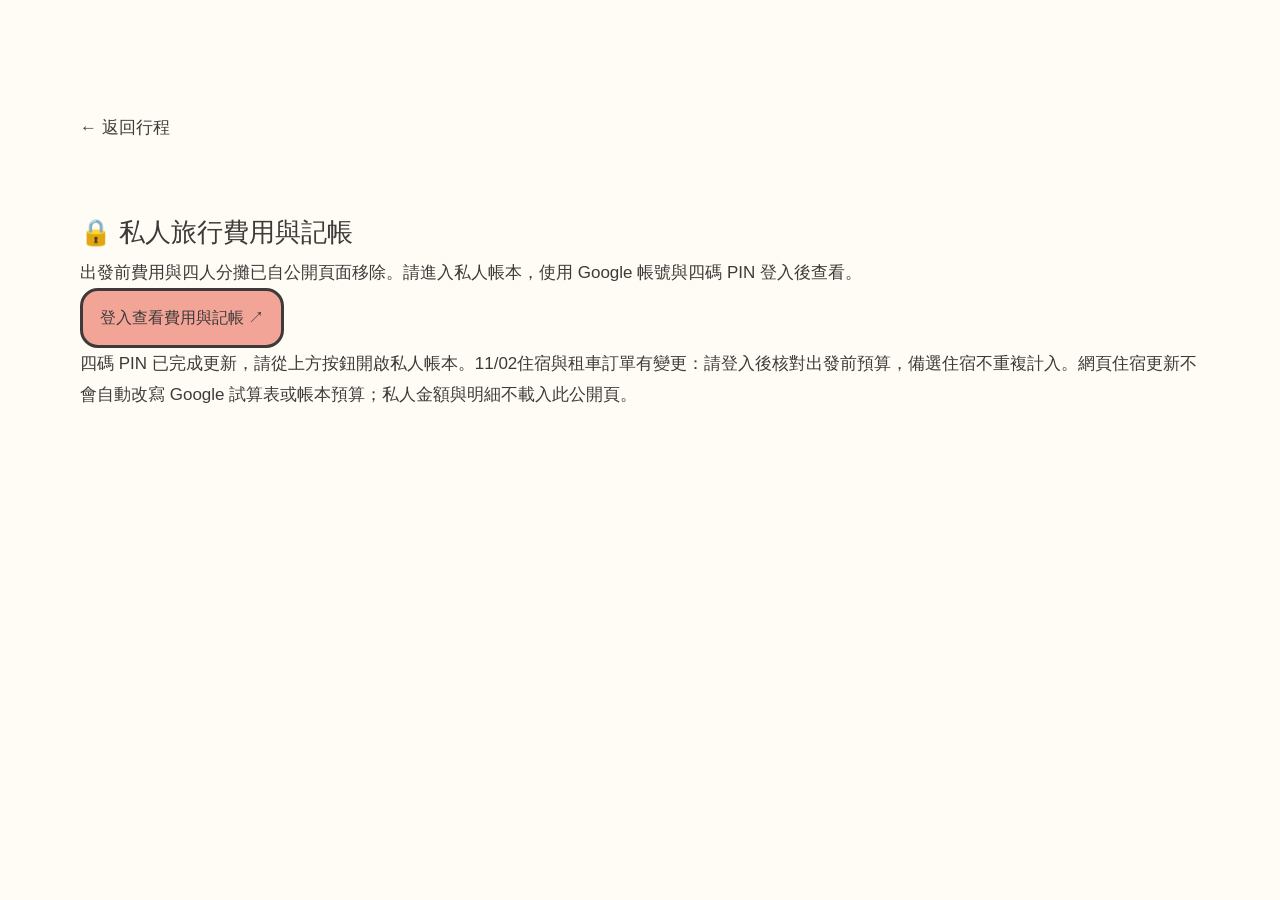
==== commit 8aec8928: "Integrate trip revisions: Hananoyu, shopping groups, Kamado shrine and Christmas markets" ====
--- a/budget.html
+++ b/budget.html
@@ -1 +1 @@
-<!doctype html><html lang="zh-Hant"><head><meta charset="utf-8"><meta name="viewport" content="width=device-width,initial-scale=1"><title>私人旅行費用與記帳</title><link rel="stylesheet" href="style.css"></head><body><main class="container"><p><a href="index.html">← 返回行程</a></p><section class="section"><h1>🔒 私人旅行費用與記帳</h1><p>出發前費用與四人分攤已自公開頁面移除。請進入私人帳本，使用 Google 帳號與四碼 PIN 登入後查看。</p><a class="primary" href="https://script.google.com/macros/s/AKfycbw-0ipJekujt643eoPl1j1UEPsug-RVPfaYlS17D0u_3uTpHfnZd0RSYgsHaTDaQuAing/exec" target="_blank" rel="noopener noreferrer">登入查看費用與記帳 ↗</a><p>四碼 PIN 已由你在 Apps Script 完成更新；請從上方按鈕開啟私人帳本。此公開頁不載入費用資料。</p></section></main></body></html>+<!doctype html><html lang="zh-Hant"><head><meta charset="utf-8"><meta name="viewport" content="width=device-width,initial-scale=1"><title>私人旅行費用與記帳</title><link rel="stylesheet" href="style.css"></head><body><main class="container"><p><a href="index.html">← 返回行程</a></p><section class="section"><h1>🔒 私人旅行費用與記帳</h1><p>出發前費用與四人分攤已自公開頁面移除。請進入私人帳本，使用 Google 帳號與四碼 PIN 登入後查看。</p><a class="primary" href="https://script.google.com/macros/s/AKfycbw-0ipJekujt643eoPl1j1UEPsug-RVPfaYlS17D0u_3uTpHfnZd0RSYgsHaTDaQuAing/exec" target="_blank" rel="noopener noreferrer">登入查看費用與記帳 ↗</a><p>四碼 PIN 已完成更新，請從上方按鈕開啟私人帳本。11/02住宿與租車訂單有變更：請登入後核對出發前預算，備選住宿不重複計入。網頁住宿更新不會自動改寫 Google 試算表或帳本預算；私人金額與明細不載入此公開頁。</p></section></main></body></html>
--- a/style.css
+++ b/style.css
@@ -46,3 +46,6 @@
 #phrase-dialog-ja{font-size:clamp(26px,5vw,40px);line-height:1.7;margin:24px 0}
 #phrase-dialog-en{font-size:18px;line-height:1.6}
 @media(max-width:600px){.phrase-grid{grid-template-columns:1fr}.stop-art{width:44px;height:44px}.stop-content:has(.stop-art) h4{padding-right:48px}}
+
+
+.hotel-backups{grid-column:1/-1;margin-top:0}.hotel-backups>.stay-grid{margin-top:16px}.hotel-backups .hotel-card{height:auto}
